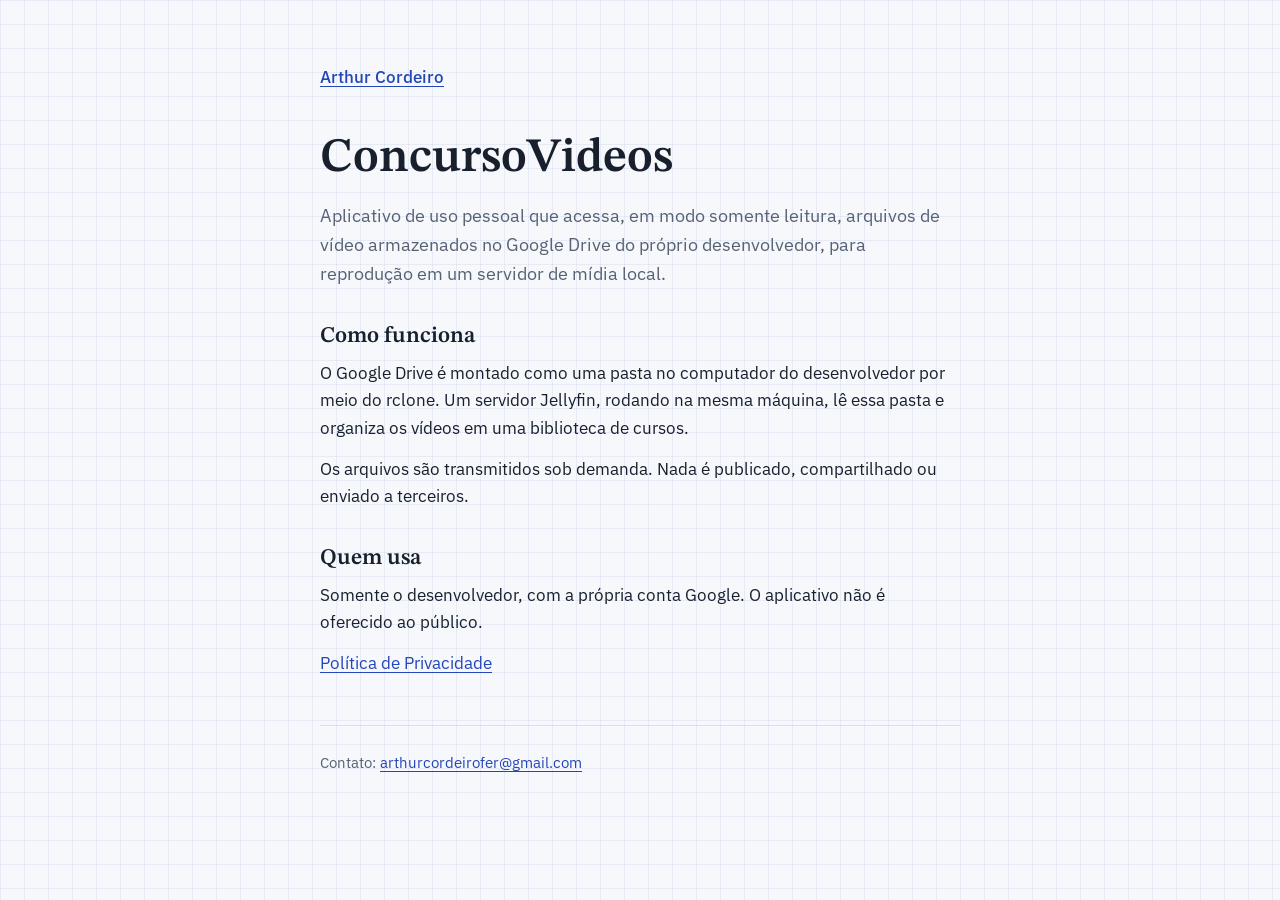
==== concursovideos/index.html @ 4a1ed65f "Add files via upload" ====
<!doctype html>
<html lang="pt-BR">
<head>
  <meta charset="utf-8">
  <meta name="viewport" content="width=device-width, initial-scale=1">
  <title>ConcursoVideos</title>
  <meta name="description" content="ConcursoVideos: aplicativo de uso pessoal que lê vídeos do Google Drive do próprio desenvolvedor para reprodução em um servidor de mídia local.">
  <link rel="preconnect" href="https://fonts.googleapis.com">
  <link rel="preconnect" href="https://fonts.gstatic.com" crossorigin>
  <link href="https://fonts.googleapis.com/css2?family=IBM+Plex+Sans:wght@400;500;600&family=STIX+Two+Text:wght@600&display=swap" rel="stylesheet">
  <style>
    :root {
      --paper: #F6F8FB; --grid: rgba(35, 70, 184, 0.07);
      --ink: #17202C; --muted: #566273; --accent: #2346B8; --rule: #D9DFE8;
    }
    @media (prefers-color-scheme: dark) {
      :root {
        --paper: #111925; --grid: rgba(143, 176, 255, 0.06);
        --ink: #E5EAF1; --muted: #9BA7B6; --accent: #8FB0FF; --rule: #263243;
      }
    }
    * { box-sizing: border-box; }
    body {
      margin: 0;
      background-color: var(--paper);
      background-image: linear-gradient(var(--grid) 1px, transparent 1px), linear-gradient(90deg, var(--grid) 1px, transparent 1px);
      background-size: 24px 24px;
      color: var(--ink);
      font-family: "IBM Plex Sans", system-ui, sans-serif;
      font-size: 17px;
      line-height: 1.6;
    }
    main { max-width: 680px; margin: 0 auto; padding: 64px 20px; }
    h1, h2 { font-family: "STIX Two Text", Georgia, serif; font-weight: 600; line-height: 1.15; }
    h1 { font-size: clamp(2.2rem, 6vw, 3rem); margin: 0 0 16px; }
    h2 { font-size: 1.4rem; margin: 36px 0 10px; }
    p { margin: 0 0 14px; }
    .lead { font-size: 1.12rem; color: var(--muted); }
    a { color: var(--accent); text-underline-offset: 3px; }
    a:focus-visible { outline: 2px solid var(--accent); outline-offset: 3px; }
    nav { margin-bottom: 40px; font-weight: 500; }
    footer { margin-top: 48px; padding-top: 24px; border-top: 1px solid var(--rule); color: var(--muted); font-size: 0.95rem; }
  </style>
</head>
<body>
  <main>
    <nav><a href="../">Arthur Cordeiro</a></nav>

    <h1>ConcursoVideos</h1>
    <p class="lead">Aplicativo de uso pessoal que acessa, em modo somente leitura, arquivos de vídeo armazenados no Google Drive do próprio desenvolvedor, para reprodução em um servidor de mídia local.</p>

    <h2>Como funciona</h2>
    <p>O Google Drive é montado como uma pasta no computador do desenvolvedor por meio do rclone. Um servidor Jellyfin, rodando na mesma máquina, lê essa pasta e organiza os vídeos em uma biblioteca de cursos.</p>
    <p>Os arquivos são transmitidos sob demanda. Nada é publicado, compartilhado ou enviado a terceiros.</p>

    <h2>Quem usa</h2>
    <p>Somente o desenvolvedor, com a própria conta Google. O aplicativo não é oferecido ao público.</p>

    <p><a href="privacy.html">Política de Privacidade</a></p>

    <footer>
      <p>Contato: <a href="mailto:arthurcordeirofer@gmail.com">arthurcordeirofer@gmail.com</a></p>
    </footer>
  </main>
</body>
</html>
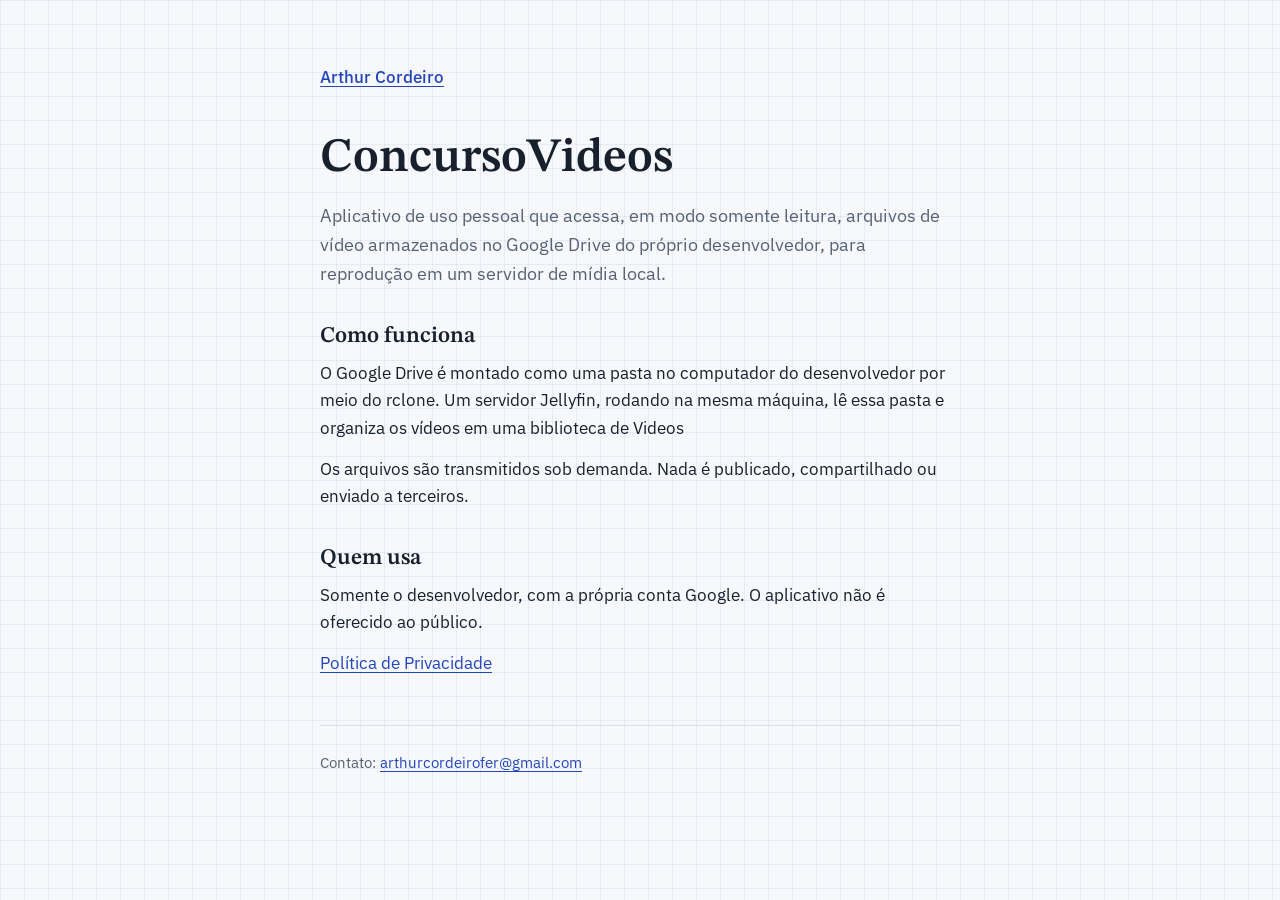
==== commit 345054da: "Change title from 'ConcursoVideos' to 'Videos' Updated the title and description to reflect a more g" ====
--- a/concursovideos/index.html
+++ b/concursovideos/index.html
@@ -3,7 +3,7 @@
 <head>
   <meta charset="utf-8">
   <meta name="viewport" content="width=device-width, initial-scale=1">
-  <title>ConcursoVideos</title>
+  <title>Videos</title>
   <meta name="description" content="ConcursoVideos: aplicativo de uso pessoal que lê vídeos do Google Drive do próprio desenvolvedor para reprodução em um servidor de mídia local.">
   <link rel="preconnect" href="https://fonts.googleapis.com">
   <link rel="preconnect" href="https://fonts.gstatic.com" crossorigin>
@@ -50,7 +50,7 @@
     <p class="lead">Aplicativo de uso pessoal que acessa, em modo somente leitura, arquivos de vídeo armazenados no Google Drive do próprio desenvolvedor, para reprodução em um servidor de mídia local.</p>
 
     <h2>Como funciona</h2>
-    <p>O Google Drive é montado como uma pasta no computador do desenvolvedor por meio do rclone. Um servidor Jellyfin, rodando na mesma máquina, lê essa pasta e organiza os vídeos em uma biblioteca de cursos.</p>
+    <p>O Google Drive é montado como uma pasta no computador do desenvolvedor por meio do rclone. Um servidor Jellyfin, rodando na mesma máquina, lê essa pasta e organiza os vídeos em uma biblioteca de Videos</p>
     <p>Os arquivos são transmitidos sob demanda. Nada é publicado, compartilhado ou enviado a terceiros.</p>
 
     <h2>Quem usa</h2>
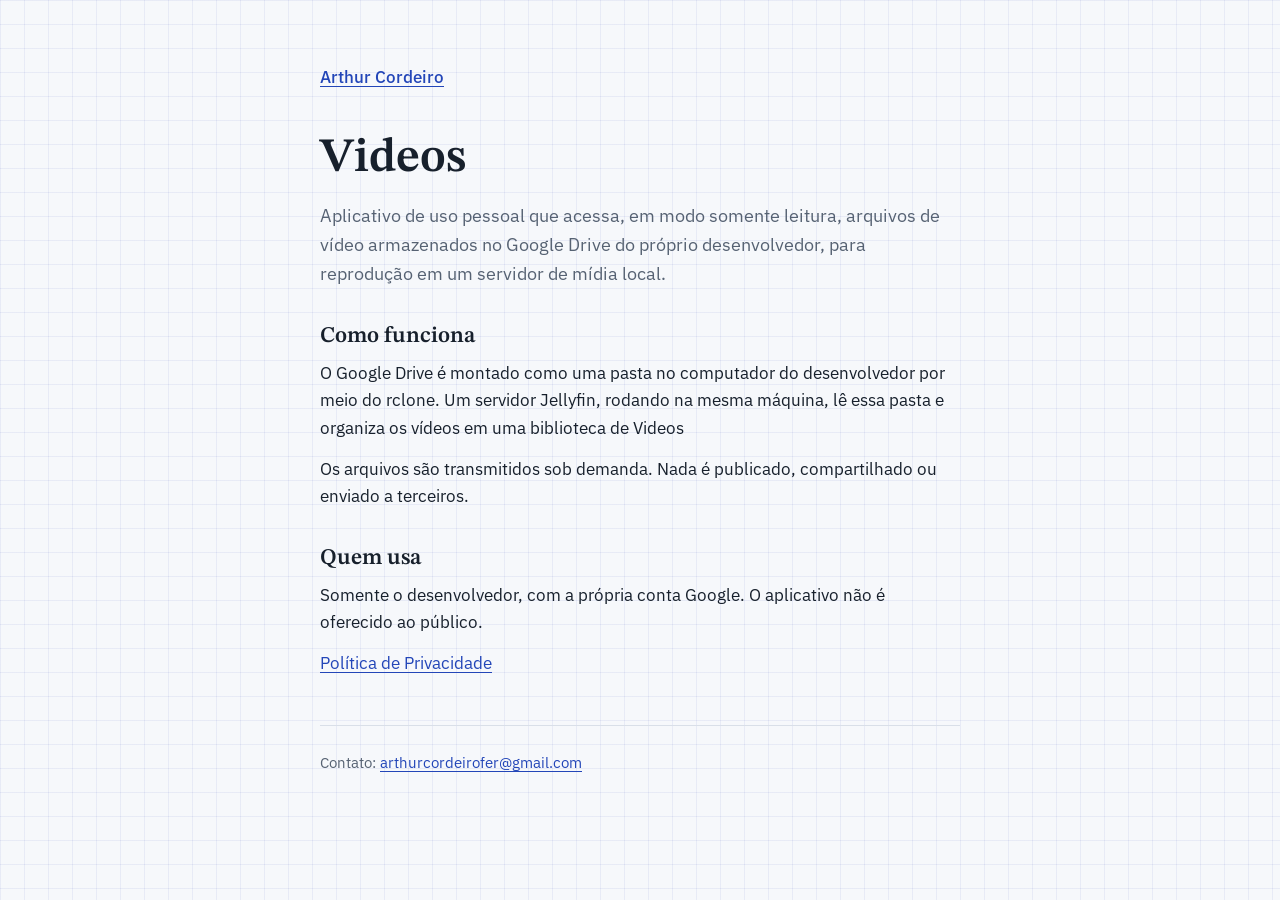
==== commit 7b78db8a: "Change header from 'ConcursoVideos' to 'Videos'" ====
--- a/concursovideos/index.html
+++ b/concursovideos/index.html
@@ -46,7 +46,7 @@
   <main>
     <nav><a href="../">Arthur Cordeiro</a></nav>
 
-    <h1>ConcursoVideos</h1>
+    <h1>Videos</h1>
     <p class="lead">Aplicativo de uso pessoal que acessa, em modo somente leitura, arquivos de vídeo armazenados no Google Drive do próprio desenvolvedor, para reprodução em um servidor de mídia local.</p>
 
     <h2>Como funciona</h2>
